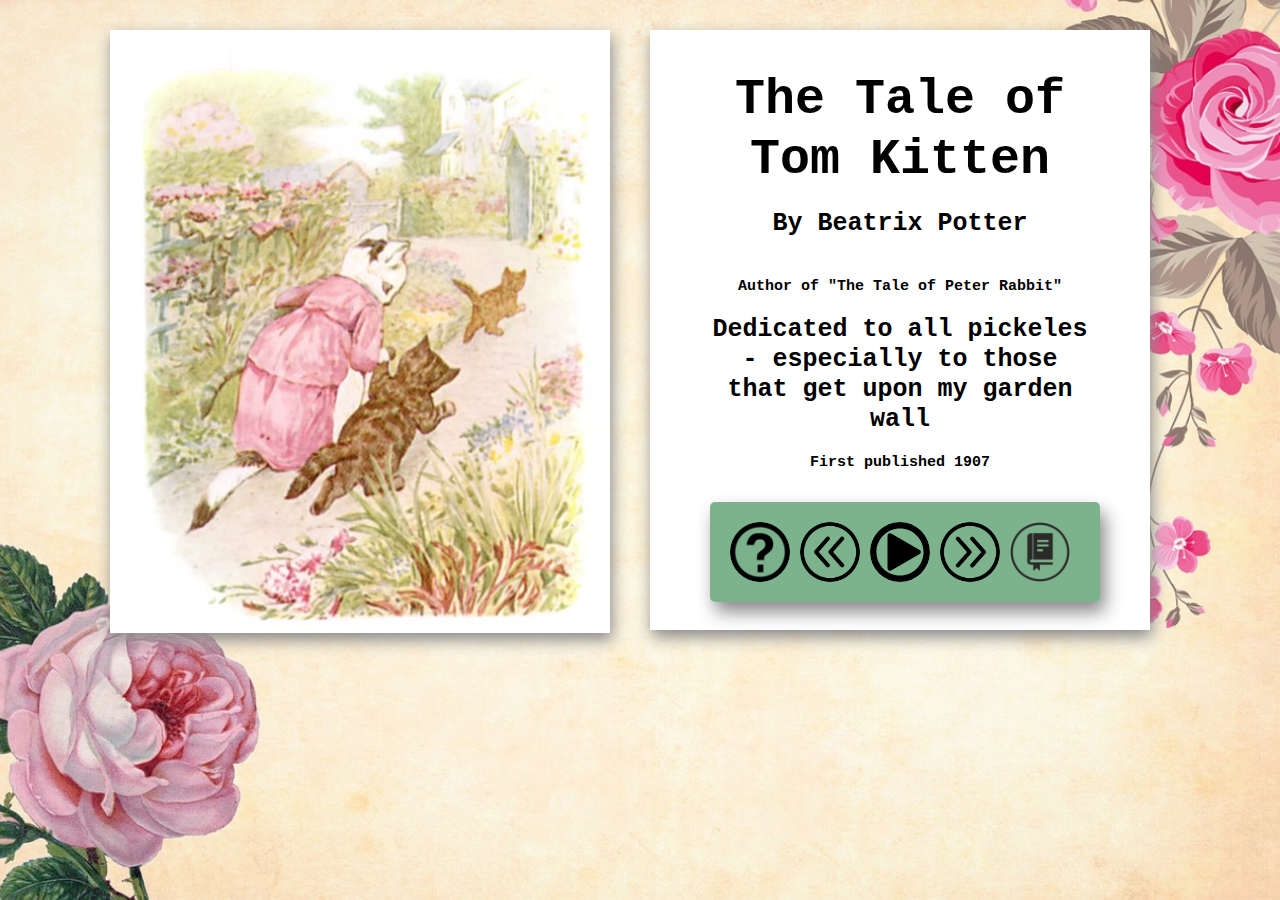
==== index.html @ 4568b816 "made page 2 files" ====
<!DOCTYPE html>
<html lang="en">

<head>
    <meta charset="UTF-8">
    <meta name="viewport" content="width=device-width, initial-scale=1.0">
    <meta http-equiv="X-UA-Compatible" content="ie=edge">
    <title>The Tale of Tom Kitten</title>
    <link rel='icon' href='assets/images/iconCat.png' type='image/x-icon'>
    <link rel="stylesheet" type="text/css" href="assets/css/reset.css">
    <link rel="stylesheet" type="text/css" href="assets/css/index.css">
</head>

<body>
    <div class="picture">
        <img src="assets/images/kittensOnAPath.jpg" alt="Kittens on a Path" id="kittenPicture">
    </div>
    <div class="text">

        <div id="title"><span>The</span> <span>Tale</span> <span>of</span> <span>Tom</span> <span>Kitten</span></div><br>
        <div id="author"><span>By</span> <span>Beatrix</span> <span>Potter</span></div><br><br>
        <div id="Peter"><span>Author</span> <span>of</span>
            "<span>The</span> <span>Tale</span> <span>of</span> <span>Peter</span> <span>Rabbit</span>"</div><br>

        <div id="dedication"><span>Dedicated</span> <span>to</span> <span>all</span> <span>pickeles</span> - <span>especially</span>
            <span>to</span> <span>those</span> <span>that</span> <span>get</span> <span>upon</span> <span>my</span>
            <span>garden</span> <span>wall</span>
        </div> <br>
        <div id="pubDate"><span>First</span> <span>published</span> <span>1907</span></div>
            <div id="buttonBar">
            <img src="assets/images/questionMark.png" alt="Question Mark"  Title="Instuctions" class="Buttons" id="questionMark">
            <img src="assets/images/pageBack.png" alt="Page Back" class="Buttons" Title="Go Back">

            <div id="playButtonGoesHere" class="buttonsDOM"></div>


           <a href="page1.html"> <img src="assets/images/pageForward.png" alt="Page Forward" class="Buttons" Title="Go Forward"></a>
            <img src="assets/images/bookPageButton.png" alt="Table of Contents" class="Buttons" Title="Table of Contents">
        </div>
    </div>
    <script src="https://code.jquery.com/jquery-3.3.1.slim.min.js" integrity="sha384-q8i/X+965DzO0rT7abK41JStQIAqVgRVzpbzo5smXKp4YfRvH+8abtTE1Pi6jizo"
        crossorigin="anonymous"></script>
    <script src="https://cdnjs.cloudflare.com/ajax/libs/popper.js/1.14.3/umd/popper.min.js" integrity="sha384-ZMP7rVo3mIykV+2+9J3UJ46jBk0WLaUAdn689aCwoqbBJiSnjAK/l8WvCWPIPm49"
        crossorigin="anonymous"></script>
    <script src="assets/javascript/index.js"></script>

</body>

</html>
---- assets/css/index.css ----
html {
    box-sizing: border-box;
  }
  *, *:before, *:after {
    box-sizing: inherit;
  }
html body { 
    background: url(../images/flowerPinkRoseTanColor.jpg) no-repeat center center fixed; 
     -webkit-background-size: cover;
    -moz-background-size: cover;
    -o-background-size: cover;
    background-size: cover; 
    cursor: pointer;
    line-height: 1.2;
  }

.picture {
    float: left;
    width:500px;
    margin-left:110px;
    margin-top:30px;
    
}

#kittenPicture {
    float:left;
    width: 500px;
    box-shadow: 2px 7px 15px #888888;

}
.Buttons {
    width: 70px;
    height: 70px;
    padding: 5px;
    float: left;
    border-radius: 60px;
}

#buttonBar{
    background-color: rgba(37, 129, 65, 0.6);
    box-shadow: 5px 10px 18px #888888;
    padding:15px;
    border-radius: 5px;
    width:390px;
    float:left;
    margin-top:30px;
 
    margin-bottom:30px;
  

}
.text{
    width: 500px;
    height: 600px;
    float: left;
    margin-top:30px;
    margin-right:40px;
    margin-left: 40px;
    background-color: white;
    box-shadow: 2px 7px 15px #888888;
    padding-top: 30px;
    padding-right:60px;
    padding-left:60px;
    text-align: center;
    font-family: 'Courier New', Courier, monospace;
    font-weight: 600;
}

#title {
    font-size: 50px;
    margin-top:10px;
    font-weight: 900;
}


#author{
    font-size: 25px;
    
}
#Peter{
    font-size: 15px;
  
}
#pubDate{
    font-size: 15px;

}
#dedication{
    font-size: 25px;
  
}

.buttonsDOM {
    width: 70px;
    height: 70px;
    padding: 0px;
    float: left;
    border-radius: 60px;
}
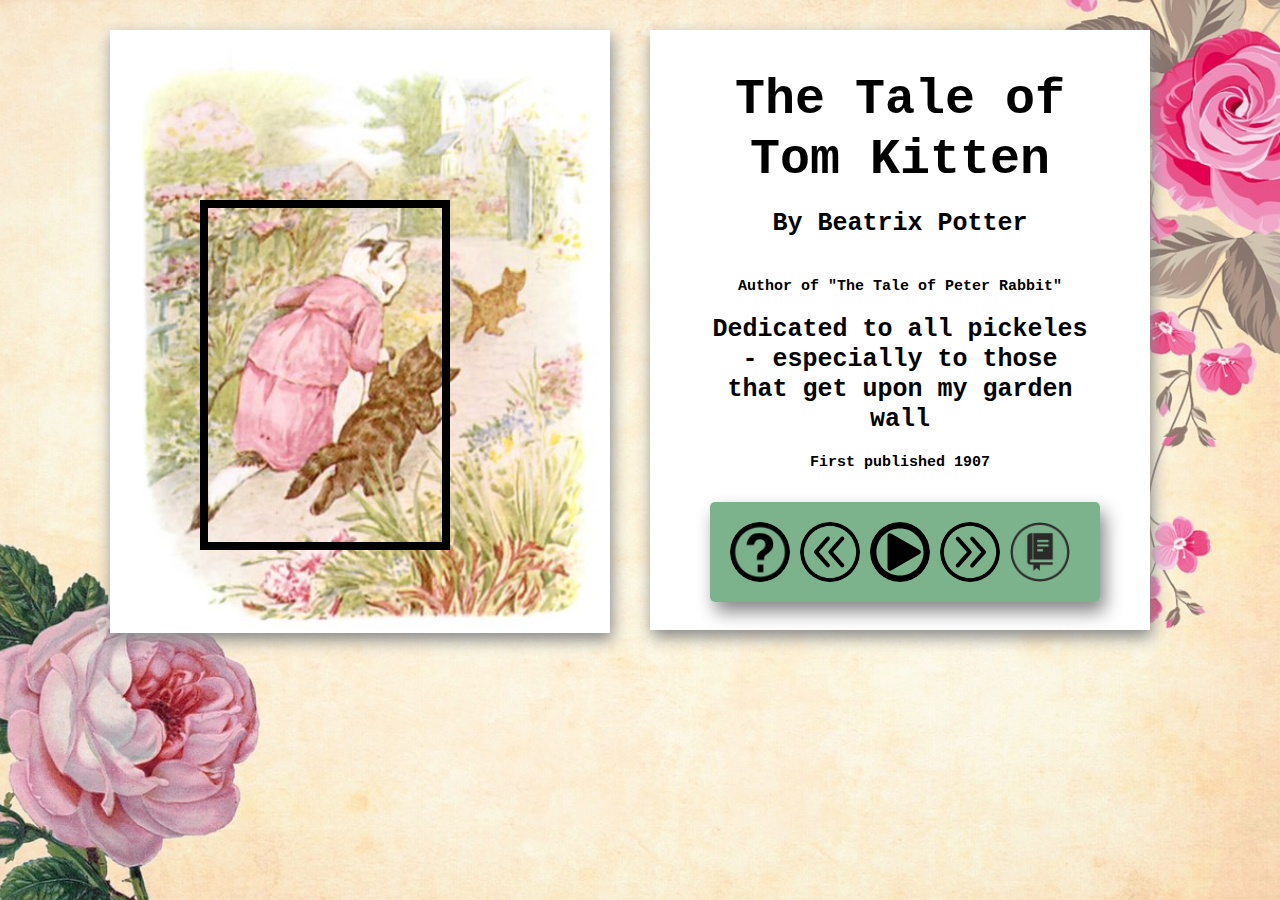
==== commit f6e9e2a9: "sound effects" ====
--- a/index.html
+++ b/index.html
@@ -13,8 +13,8 @@
 
 <body>
     <div class="picture">
-        <img src="assets/images/kittensOnAPath.jpg" alt="Kittens on a Path" id="kittenPicture">
-    </div>
+        <img src="assets/images/kittensOnAPath.jpg" alt="Kittens on a Path" id="kittenPicture"> 
+    </div><div id="invisiblebox1"></div>
     <div class="text">
 
         <div id="title"><span>The</span> <span>Tale</span> <span>of</span> <span>Tom</span> <span>Kitten</span></div><br>
@@ -26,15 +26,33 @@
             <span>to</span> <span>those</span> <span>that</span> <span>get</span> <span>upon</span> <span>my</span>
             <span>garden</span> <span>wall</span>
         </div> <br>
+
         <div id="pubDate"><span>First</span> <span>published</span> <span>1907</span></div>
-            <div id="buttonBar">
-            <img src="assets/images/questionMark.png" alt="Question Mark"  Title="Instuctions" class="Buttons" id="questionMark">
+        <div id="buttonBar">
+            <img src="assets/images/questionMark.png" alt="Question Mark" Title="Instuctions" class="Buttons" id="questionMark">
+
+            <!-- The Modal -->
+            <div id="myModal" class="modal">
+
+                <!-- Modal content -->
+                <div class="modal-content">
+                    <div class="close">&times;</div>
+                    <p id="textModal">Click on <img src="assets/images/pageBack.png" alt="Page Forward" class="modalPic"> to go back a page.<br><br>Click on <img src="assets/images/blackPlayButton.svg" alt="Page Forward" class="modalPic"> to hear the page read. <br><br>Click on <img src="assets/images/pageForward.png" alt="Page Forward" class="modalPic"> to go to the next page.<br><br>
+                    Click on <img src="assets/images/bookPageButton.png" alt="Page Forward" class="modalPic"> to see the table of contents.<br><br>
+                    Click on words to hear them read.  <br><br>
+                    Click on the picture to discover secrets.</p>
+                </div>
+
+            </div>
+
+
+
             <img src="assets/images/pageBack.png" alt="Page Back" class="Buttons" Title="Go Back">
 
             <div id="playButtonGoesHere" class="buttonsDOM"></div>
 
 
-           <a href="page1.html"> <img src="assets/images/pageForward.png" alt="Page Forward" class="Buttons" Title="Go Forward"></a>
+            <a href="page1.html"> <img src="assets/images/pageForward.png" alt="Page Forward" class="Buttons" Title="Go Forward"></a>
             <img src="assets/images/bookPageButton.png" alt="Table of Contents" class="Buttons" Title="Table of Contents">
         </div>
     </div>
--- a/assets/css/index.css
+++ b/assets/css/index.css
@@ -99,3 +99,70 @@
     border-radius: 60px;
 }
 
+
+
+
+
+
+
+
+
+
+
+/* The Modal (background) */
+.modal {
+    display: none; /* Hidden by default */
+    position: fixed; /* Stay in place */
+    z-index: 1; /* Sit on top */
+    left: 0;
+    top: 0;
+    width: 100%; /* Full width */
+    height: 100%; /* Full height */
+    overflow: auto; /* Enable scroll if needed */
+    background-color: rgb(0,0,0); /* Fallback color */
+    background-color: rgba(0,0,0,0.4); /* Black w/ opacity */
+  }
+  
+  /* Modal Content/Box */
+  .modal-content {
+    background-color: #fefefe;
+    margin: 15% auto; /* 15% from the top and centered */
+    padding: 20px;
+    border: 2px solid #888;
+    width: 60%; /* Could be more or less, depending on screen size */
+  }
+  
+  /* The Close Button */
+  .close {
+    color: #aaa;
+    float: right;
+    font-size: 28px;
+    font-weight: bold;
+  }
+  
+  .close:hover,
+  .close:focus {
+    color: black;
+    text-decoration: none;
+    cursor: pointer;
+  }
+
+  .modalPic{
+      width:20px;
+  }
+  .textModal {
+      font-size: 25px;
+    
+  }
+
+
+  #invisiblebox1 {
+      color:purple;
+      border: 8px solid black;
+      width:250px;
+      height:350px;
+      z-index: 2;
+      position: fixed;
+      margin-top: 200px;
+      margin-left: 200px;
+  }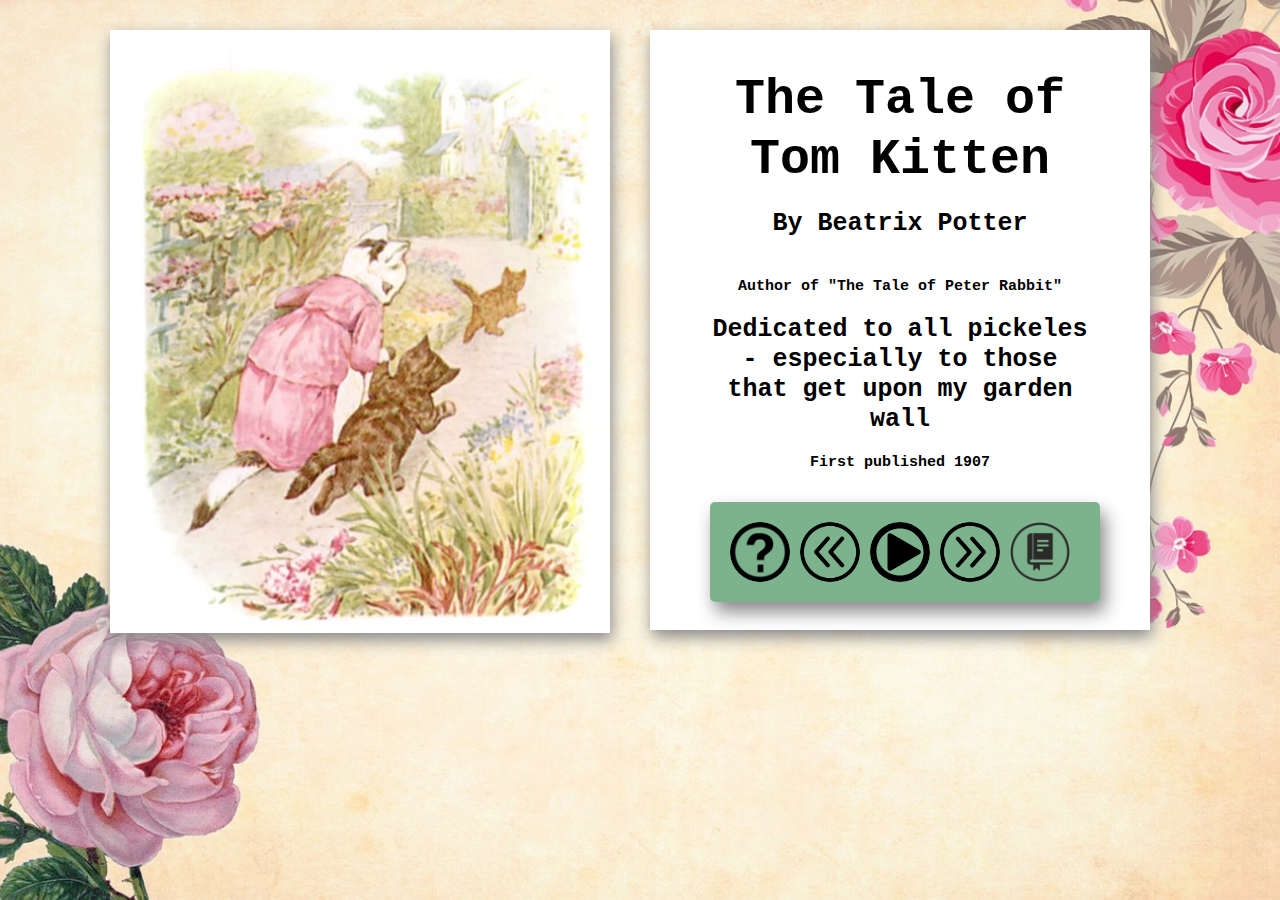
==== commit 8824ee11: "sound effects working" ====
--- a/index.html
+++ b/index.html
@@ -15,6 +15,7 @@
     <div class="picture">
         <img src="assets/images/kittensOnAPath.jpg" alt="Kittens on a Path" id="kittenPicture"> 
     </div><div id="invisiblebox1"></div>
+    <div id="invisiblebox2"></div>
     <div class="text">
 
         <div id="title"><span>The</span> <span>Tale</span> <span>of</span> <span>Tom</span> <span>Kitten</span></div><br>
--- a/assets/css/index.css
+++ b/assets/css/index.css
@@ -113,7 +113,7 @@
 .modal {
     display: none; /* Hidden by default */
     position: fixed; /* Stay in place */
-    z-index: 1; /* Sit on top */
+    z-index: 4; /* Sit on top */
     left: 0;
     top: 0;
     width: 100%; /* Full width */
@@ -157,12 +157,22 @@
 
 
   #invisiblebox1 {
-      color:purple;
-      border: 8px solid black;
+  
       width:250px;
       height:350px;
       z-index: 2;
       position: fixed;
       margin-top: 200px;
       margin-left: 200px;
-  }+  }
+
+#invisiblebox2 {
+ 
+    width:150px;
+    height:100px;
+    z-index: 2;
+    position: fixed;
+    margin-top: 250px;
+    margin-left: 450px;
+
+}